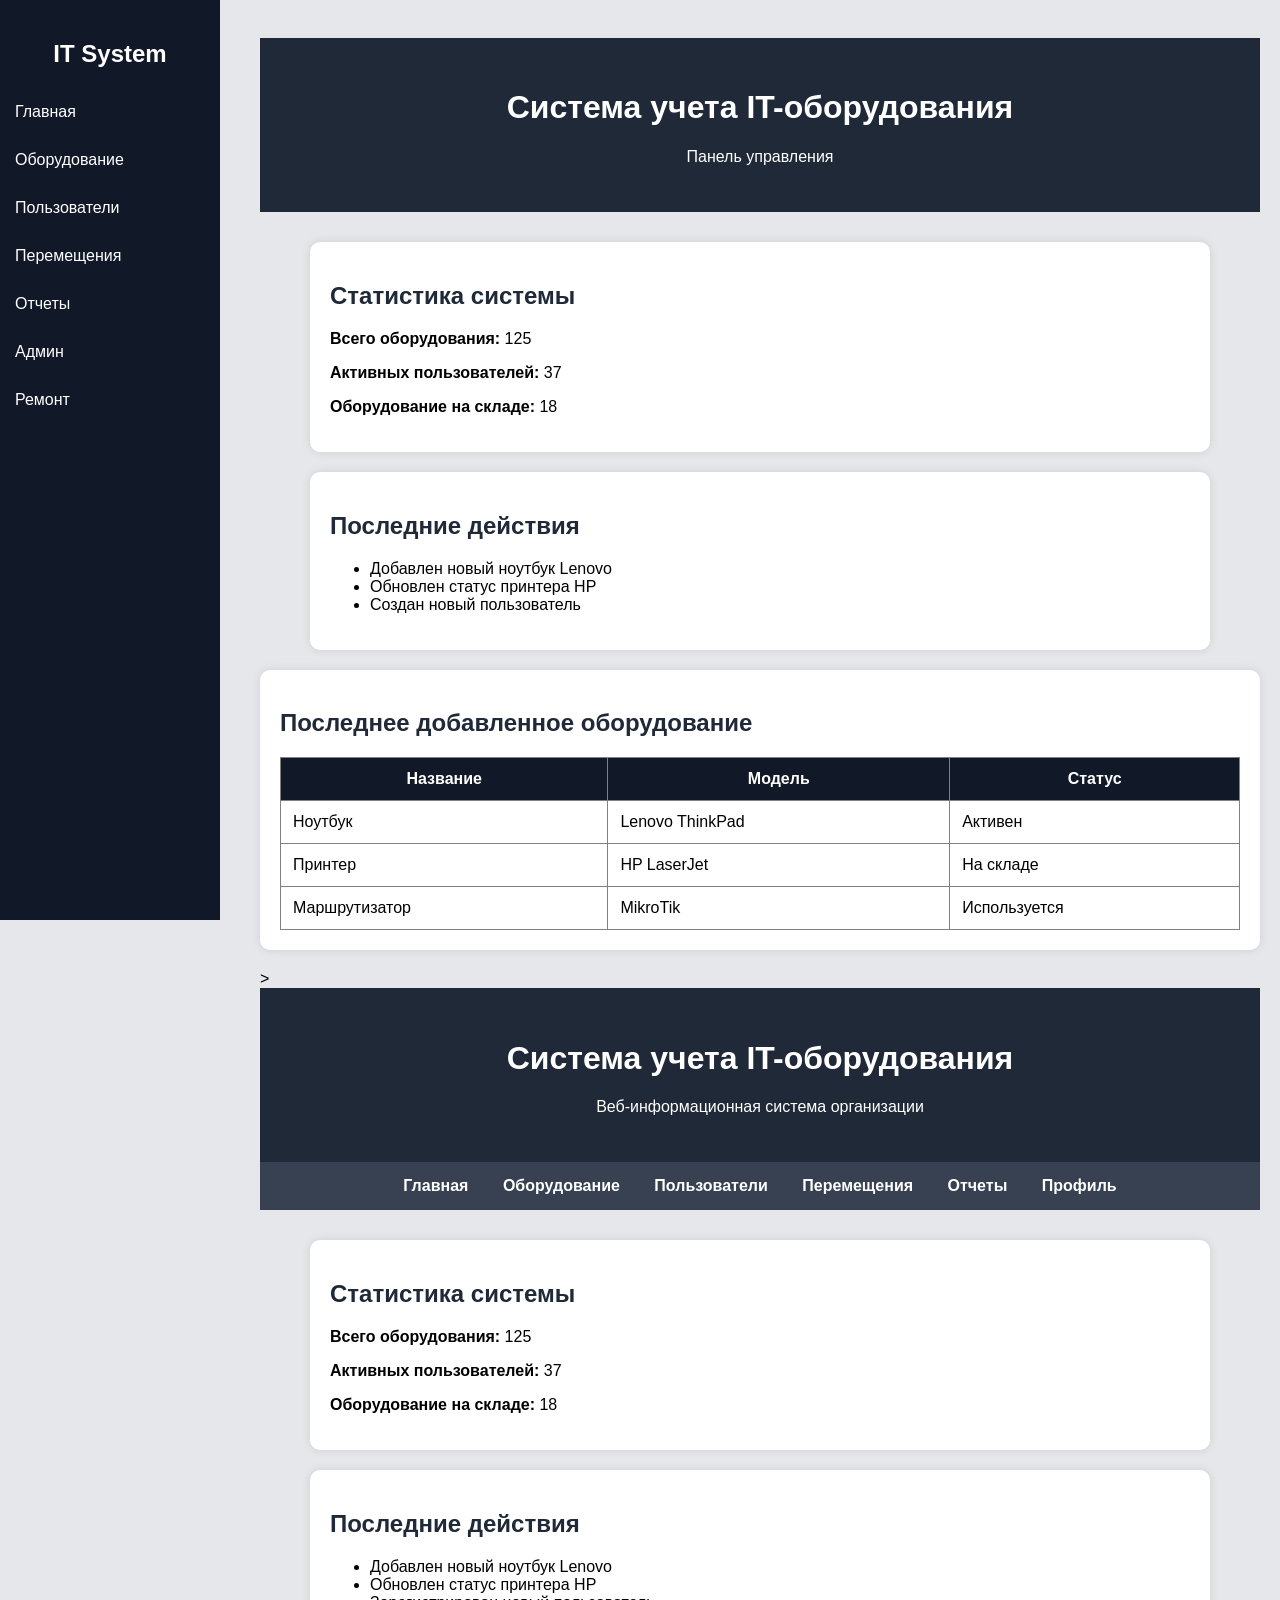
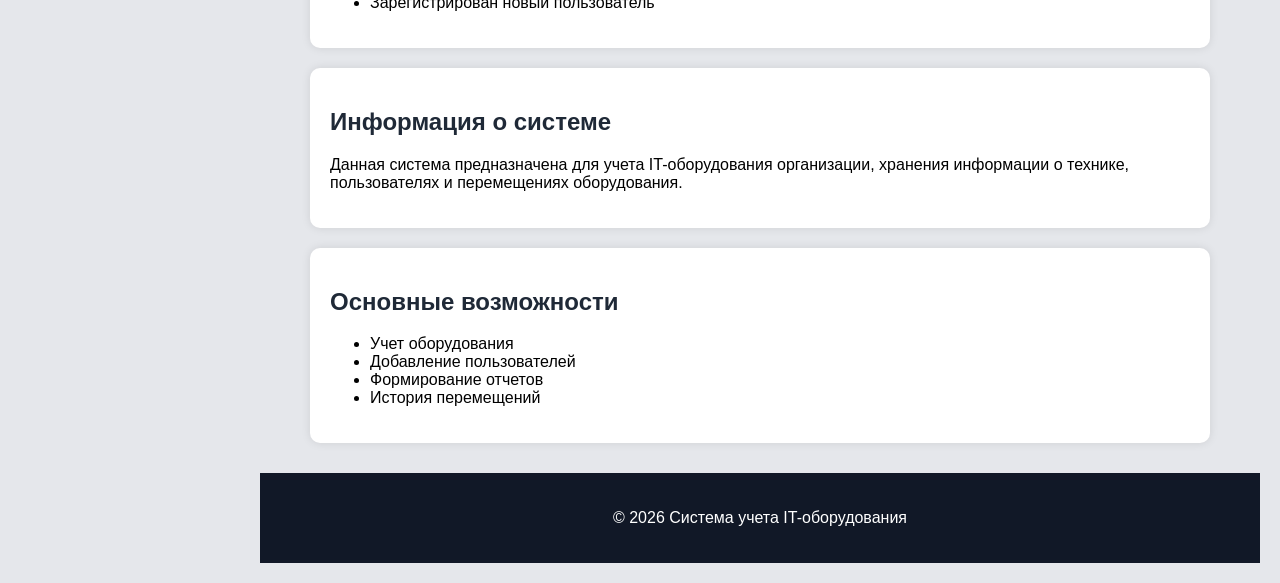
==== index.html @ c3630135 "Update index.html" ====
<!DOCTYPE html>
<html lang="ru">

<head>
    <meta charset="UTF-8">
    <meta name="viewport" content="width=device-width, initial-scale=1.0">

    <title>AssetCore - Главная</title>

    <link rel="stylesheet" href="style.css">
</head>

<<div class="sidebar">

    <h2>IT System</h2>

    <a href="index.html">Главная</a>
    <a href="equipment.html">Оборудование</a>
    <a href="users.html">Пользователи</a>
    <a href="movement.html">Перемещения</a>
    <a href="reports.html">Отчеты</a>
    <a href="admin.html">Админ</a>
    <a href="repair.html">Ремонт</a>
</div>

<div class="main">

<header>
    <h1>Система учета IT-оборудования</h1>
    <p>Панель управления</p>
</header>

<div class="container">

    <div class="card">
        <h2>Статистика системы</h2>

        <p><strong>Всего оборудования:</strong> 125</p>
        <p><strong>Активных пользователей:</strong> 37</p>
        <p><strong>Оборудование на складе:</strong> 18</p>
    </div>

    <div class="card">
        <h2>Последние действия</h2>

        <ul>
            <li>Добавлен новый ноутбук Lenovo</li>
            <li>Обновлен статус принтера HP</li>
            <li>Создан новый пользователь</li>
        </ul>
    </div>

</div>
<div class="card">

    <h2>Последнее добавленное оборудование</h2>

    <table width="100%" border="1" cellspacing="0" cellpadding="10">

        <tr>
            <th>Название</th>
            <th>Модель</th>
            <th>Статус</th>
        </tr>

        <tr>
            <td>Ноутбук</td>
            <td>Lenovo ThinkPad</td>
            <td>Активен</td>
        </tr>

        <tr>
            <td>Принтер</td>
            <td>HP LaserJet</td>
            <td>На складе</td>
        </tr>

        <tr>
            <td>Маршрутизатор</td>
            <td>MikroTik</td>
            <td>Используется</td>
        </tr>

    </table>

</div>

<script src="script.js"></script>>

<header>
    <h1>Система учета IT-оборудования</h1>
    <p>Веб-информационная система организации</p>
</header>

<nav>
    <a href="index.html">Главная</a>
    <a href="equipment.html">Оборудование</a>
    <a href="users.html">Пользователи</a>
    <a href="#">Перемещения</a>
    <a href="#">Отчеты</a>
    <a href="profile.html">Профиль</a>
</nav>

<div class="container">

    <div class="card">
        <h2>Статистика системы</h2>

        <p><strong>Всего оборудования:</strong> 125</p>
        <p><strong>Активных пользователей:</strong> 37</p>
        <p><strong>Оборудование на складе:</strong> 18</p>
    </div>

    <div class="card">
        <h2>Последние действия</h2>

        <ul>
            <li>Добавлен новый ноутбук Lenovo</li>
            <li>Обновлен статус принтера HP</li>
            <li>Зарегистрирован новый пользователь</li>
        </ul>
    </div>

    <div class="card">
        <h2>Информация о системе</h2>

        <p>
            Данная система предназначена для учета
            IT-оборудования организации,
            хранения информации о технике,
            пользователях и перемещениях оборудования.
        </p>
    </div>

    <div class="card">
        <h2>Основные возможности</h2>

        <ul>
            <li>Учет оборудования</li>
            <li>Добавление пользователей</li>
            <li>Формирование отчетов</li>
            <li>История перемещений</li>
        </ul>
    </div>

</div>
<footer>

    <p>
        © 2026 Система учета IT-оборудования
    </p>

</footer>
<script src="script.js"></script>

</body>
</html>
---- style.css ----
body{
    margin:0;
    font-family:Arial, sans-serif;
    background:#f4f4f4;
}

header{
    background:#1f2937;
    color:white;
    text-align:center;
    padding:30px;
}

nav{
    background:#374151;
    text-align:center;
    padding:15px;
}

nav a{
    color:white;
    text-decoration:none;
    margin:15px;
    font-weight:bold;
}

.container{
    width:90%;
    margin:auto;
    margin-top:30px;
}

.card{
    background:white;
    padding:20px;
    margin-bottom:20px;
    border-radius:10px;
    box-shadow:0 0 10px rgba(0,0,0,0.1);
}

h2{
    color:#1f2937;
}
.sidebar{
    width:220px;
    height:100vh;
    background:#111827;
    position:fixed;
    left:0;
    top:0;
    padding-top:20px;
}

.sidebar h2{
    color:white;
    text-align:center;
}

.sidebar a{
    display:block;
    color:white;
    padding:15px;
    text-decoration:none;
}

.sidebar a:hover{
    background:#374151;
}

.main{
    margin-left:240px;
    padding:20px;
}
footer{
    background:#111827;
    color:white;
    text-align:center;
    padding:20px;
    margin-top:30px;
}
.card:hover{
    transform:scale(1.01);
    transition:0.3s;
}
button:hover{
    background:#374151;
}
body{
    background:#e5e7eb;
}
table{
    background:white;
    border-collapse:collapse;
}

th{
    background:#111827;
    color:white;
}

td, th{
    padding:12px;
}
button{
    background:#111827;
    color:white;
    border:none;
    padding:10px 15px;
    border-radius:5px;
    cursor:pointer;
}

button:hover{
    background:#374151;
}
input{
    border:1px solid #ccc;
    border-radius:5px;
}
nav a:hover{
    color:#60a5fa;
}

.card{
    transition:0.3s;
}

.card:hover{
    transform:translateY(-5px);
}
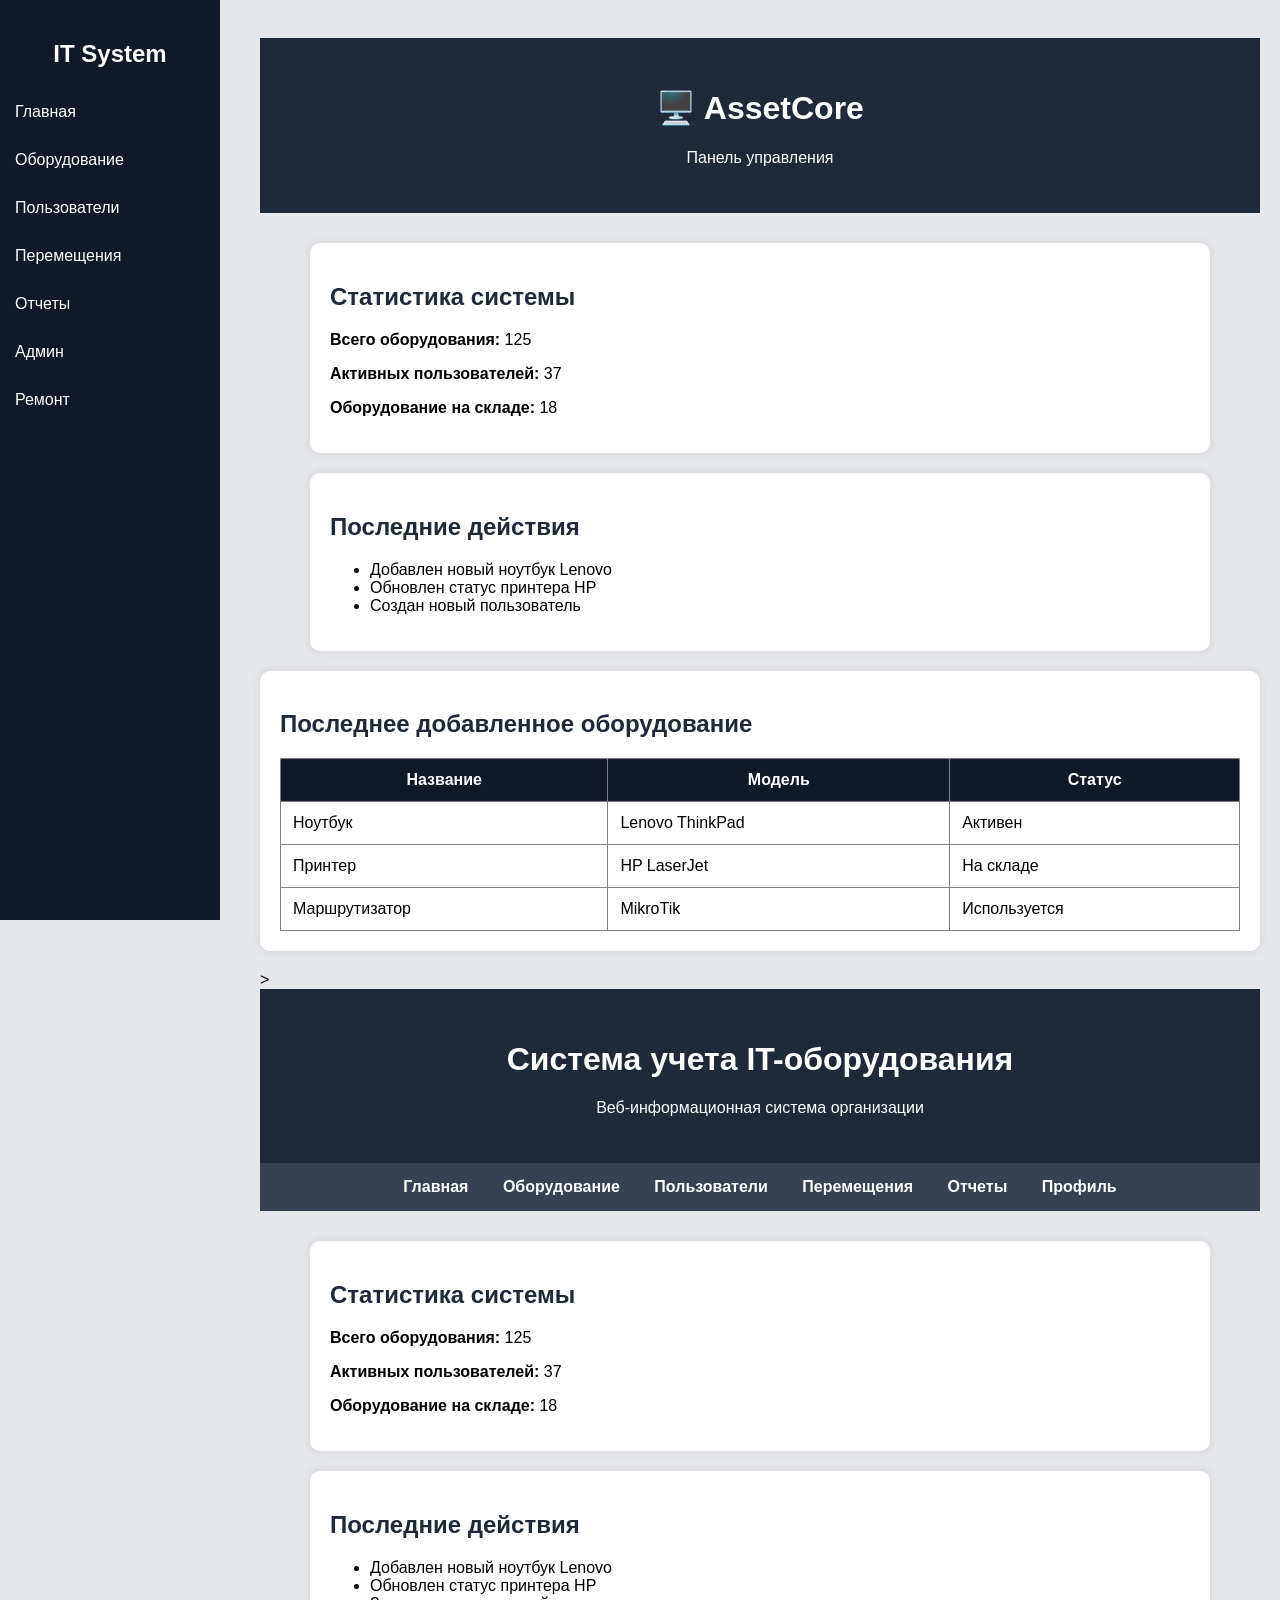
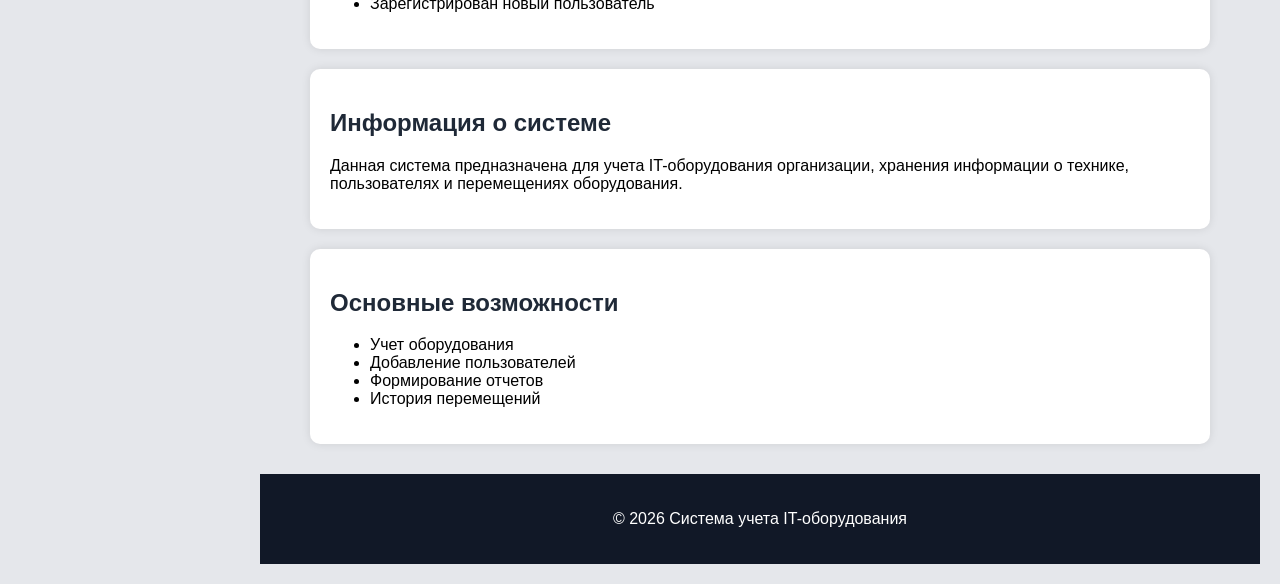
==== commit d4ec3c49: "Update index.html" ====
--- a/index.html
+++ b/index.html
@@ -26,7 +26,7 @@
 <div class="main">
 
 <header>
-    <h1>Система учета IT-оборудования</h1>
+    <h1>🖥️ AssetCore</h1>
     <p>Панель управления</p>
 </header>
 
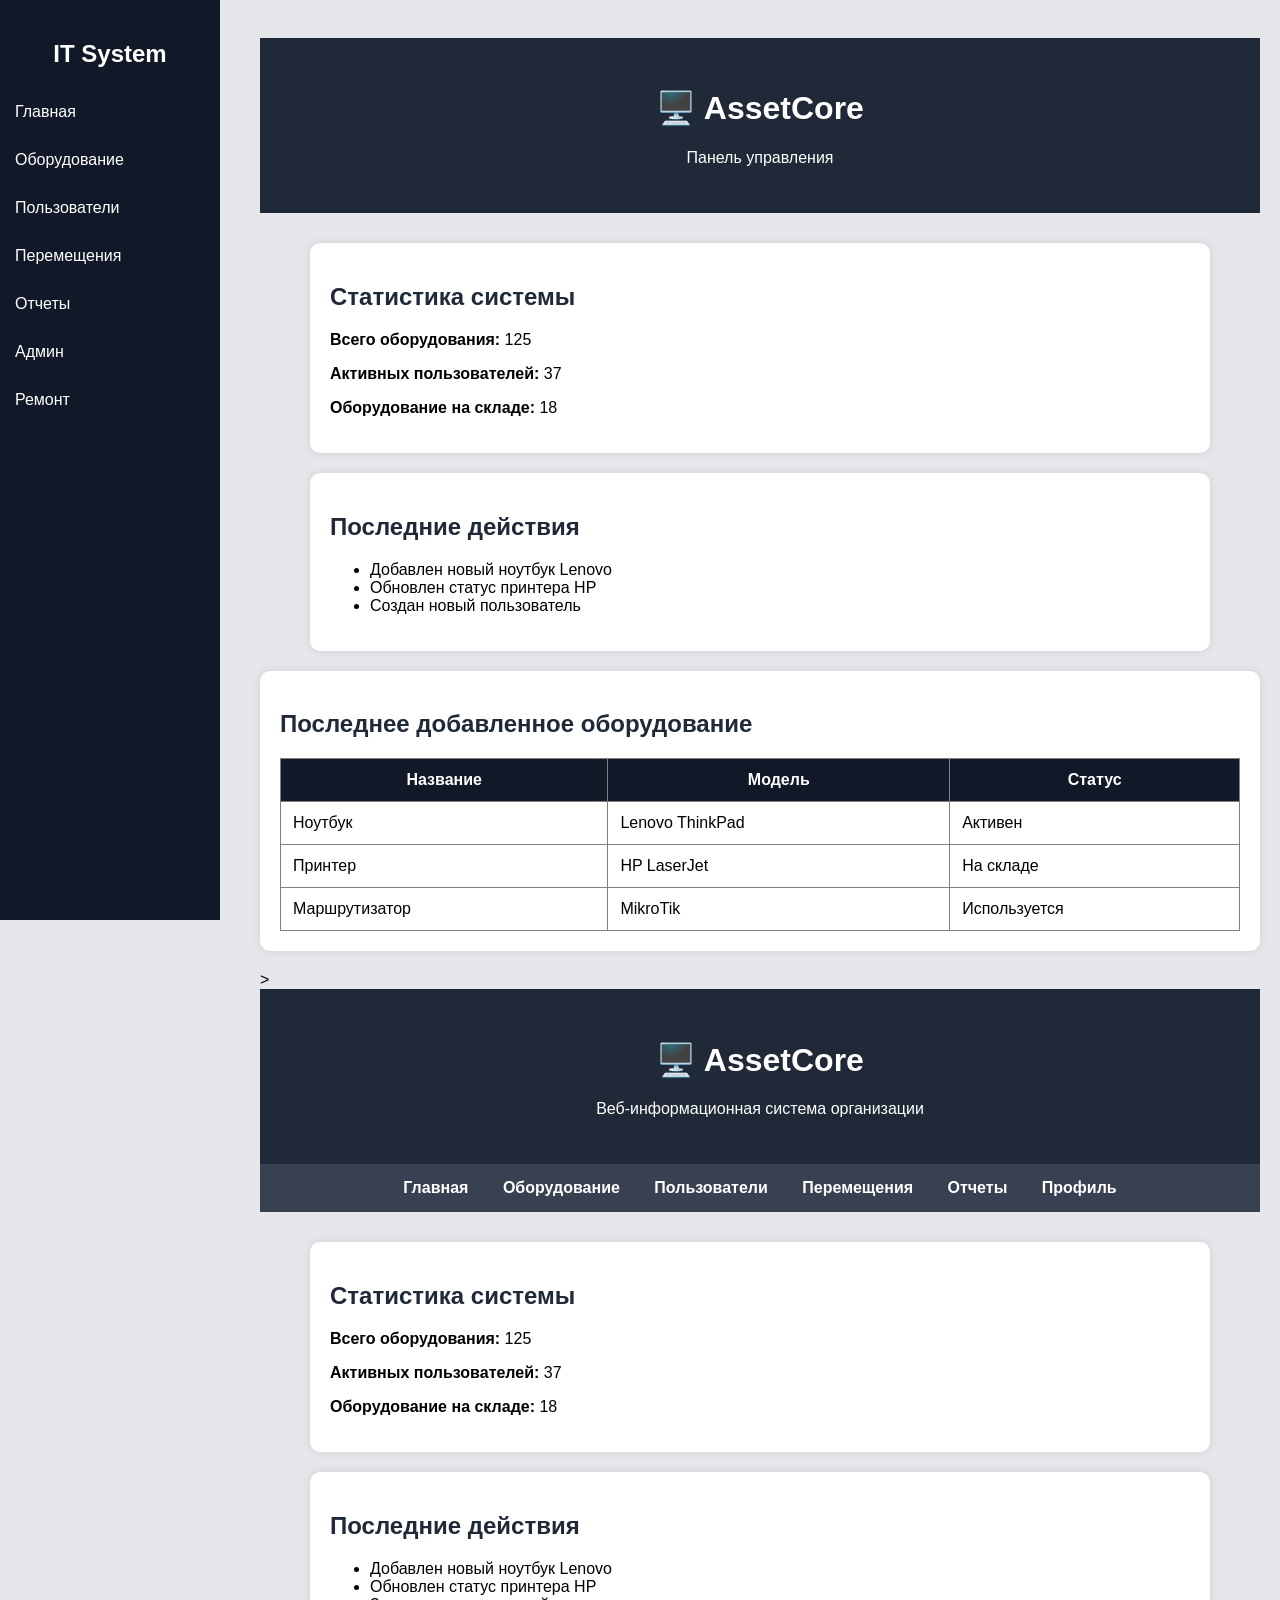
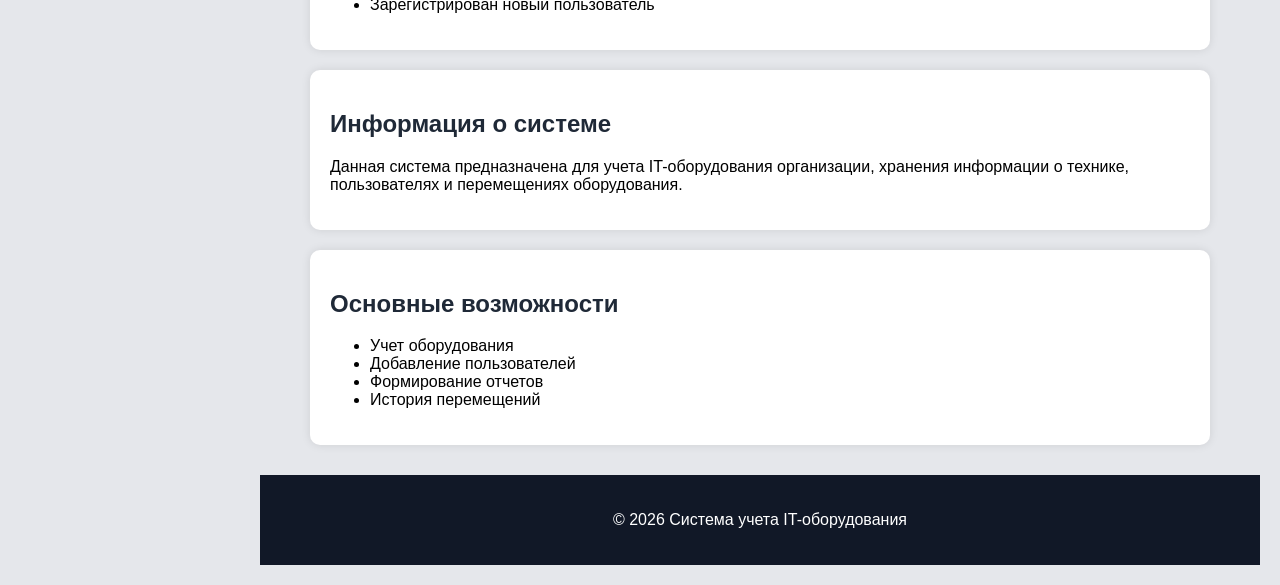
==== commit f8201729: "Update index.html" ====
--- a/index.html
+++ b/index.html
@@ -88,7 +88,7 @@
 <script src="script.js"></script>>
 
 <header>
-    <h1>Система учета IT-оборудования</h1>
+    <h1>🖥️ AssetCore</h1>
     <p>Веб-информационная система организации</p>
 </header>
 
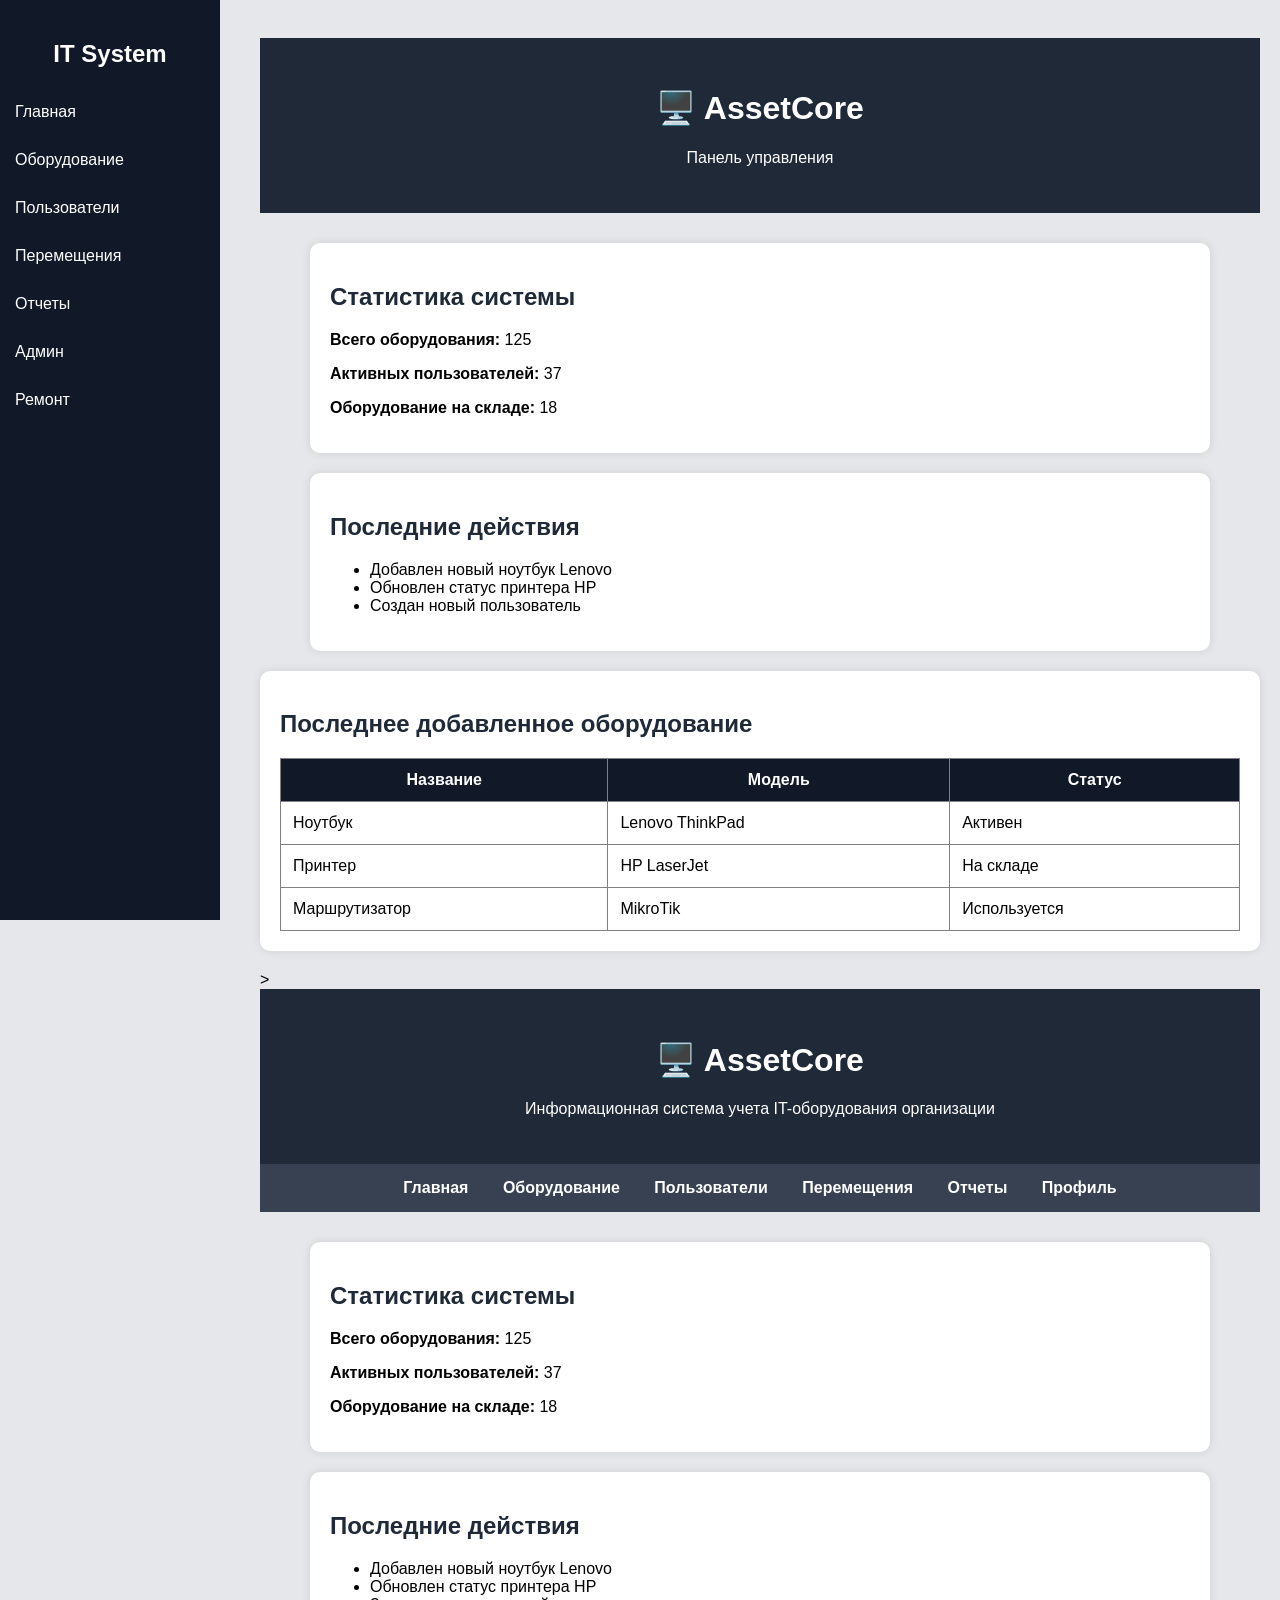
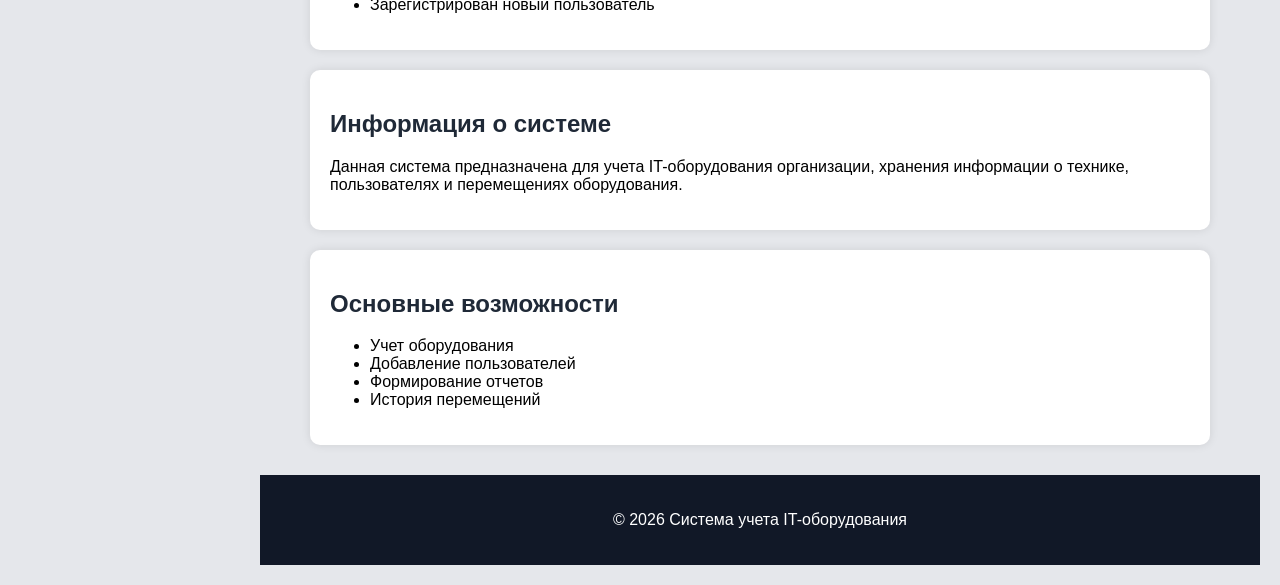
==== commit 0811ffb8: "Update index.html" ====
--- a/index.html
+++ b/index.html
@@ -89,7 +89,7 @@
 
 <header>
     <h1>🖥️ AssetCore</h1>
-    <p>Веб-информационная система организации</p>
+    <p>Информационная система учета IT-оборудования организации</p>
 </header>
 
 <nav>
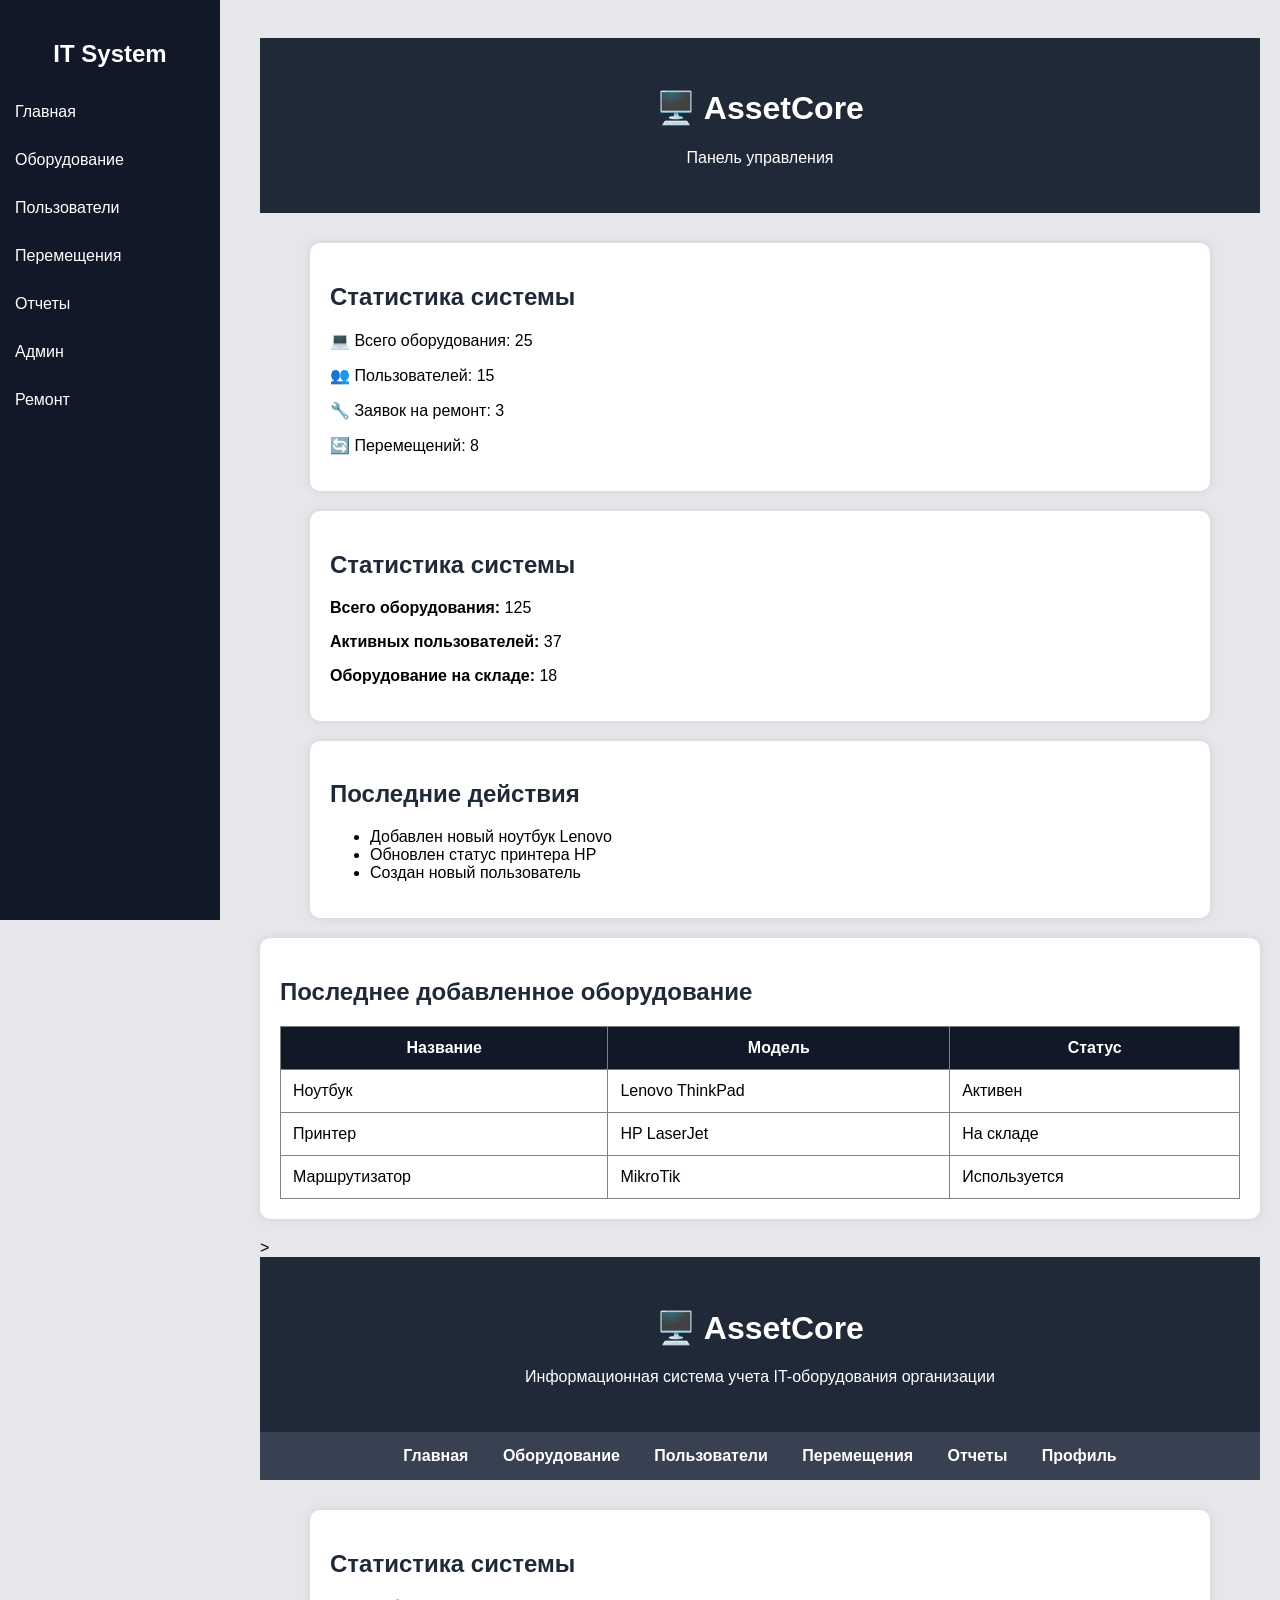
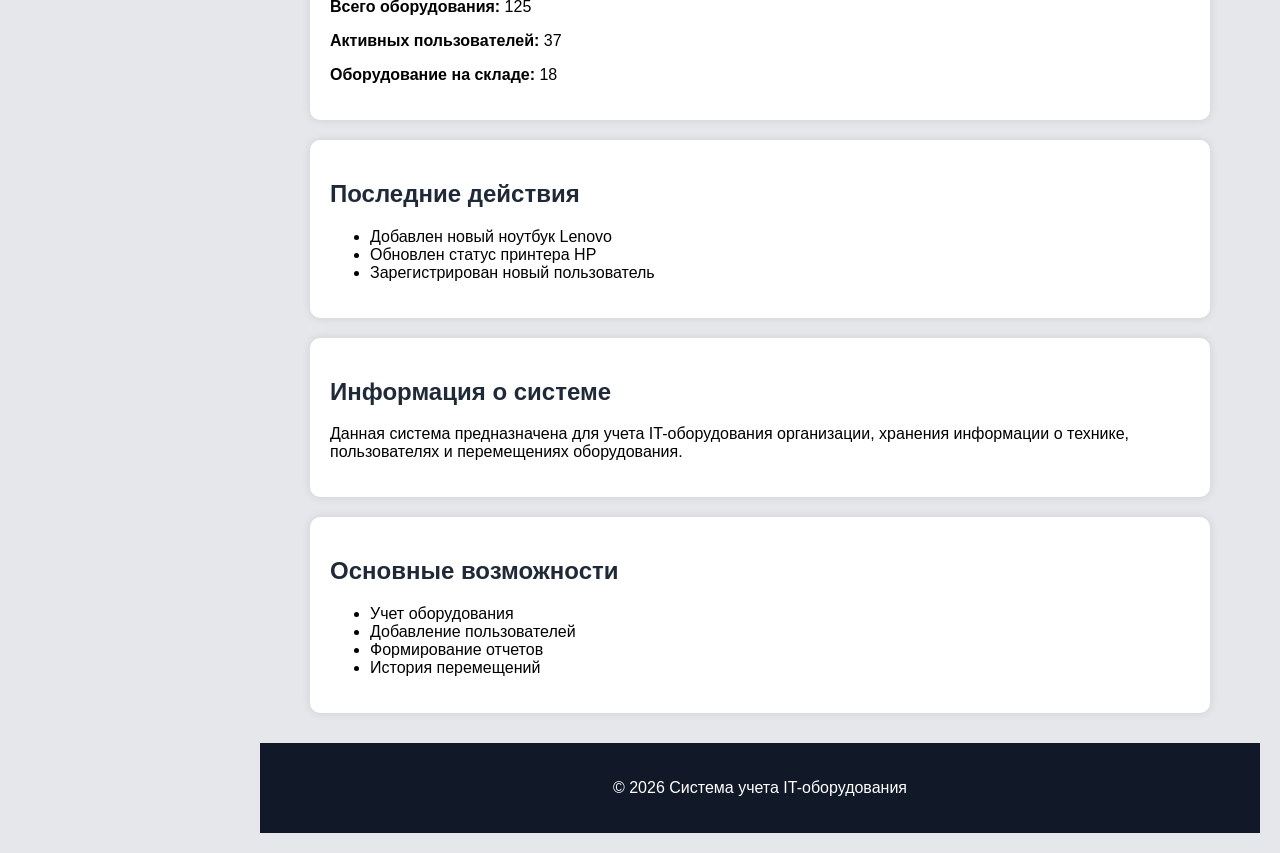
==== commit e663849e: "Update index.html" ====
--- a/index.html
+++ b/index.html
@@ -31,6 +31,17 @@
 </header>
 
 <div class="container">
+
+    <div class="card">
+
+    <h2>Статистика системы</h2>
+
+    <p>💻 Всего оборудования: 25</p>
+    <p>👥 Пользователей: 15</p>
+    <p>🔧 Заявок на ремонт: 3</p>
+    <p>🔄 Перемещений: 8</p>
+
+</div>
 
     <div class="card">
         <h2>Статистика системы</h2>
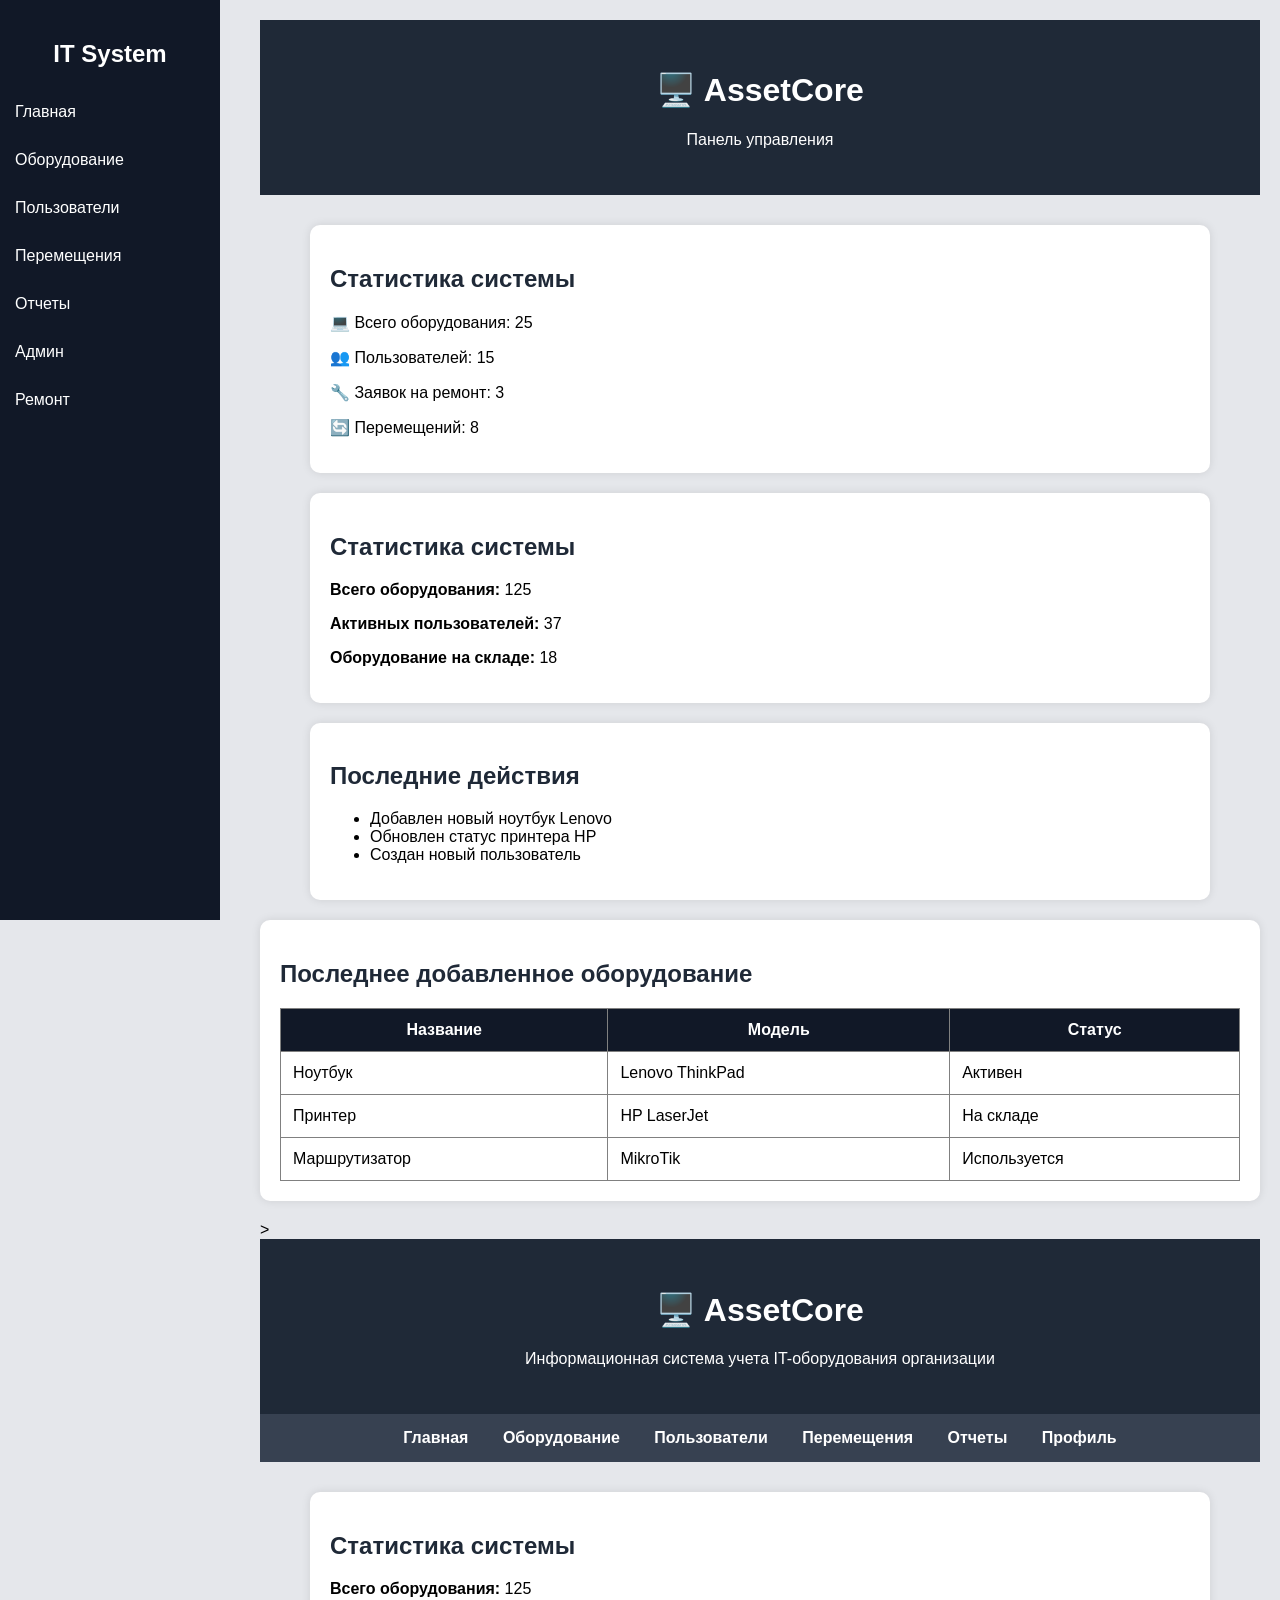
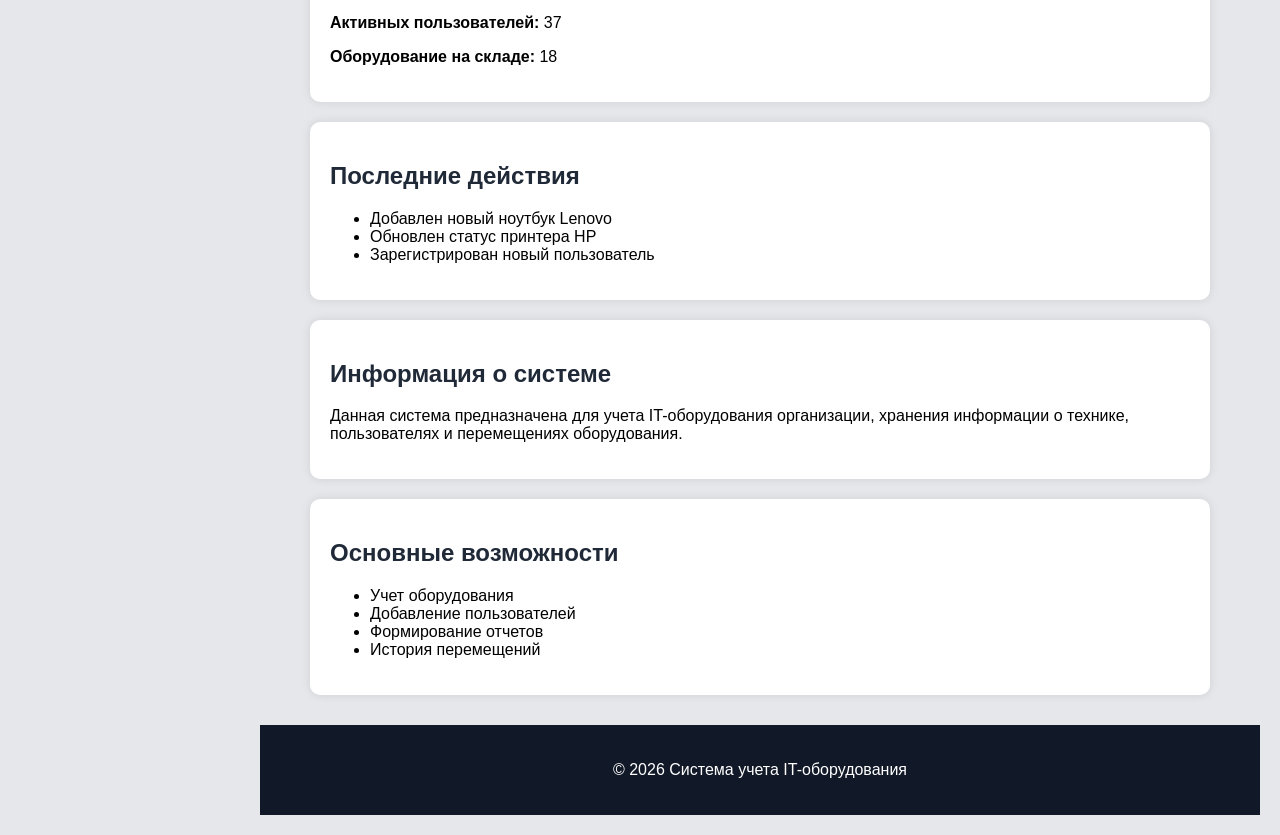
==== commit 75f44c3f: "Update index.html" ====
--- a/index.html
+++ b/index.html
@@ -10,7 +10,7 @@
     <link rel="stylesheet" href="style.css">
 </head>
 
-<<div class="sidebar">
+<div class="sidebar">
 
     <h2>IT System</h2>
 
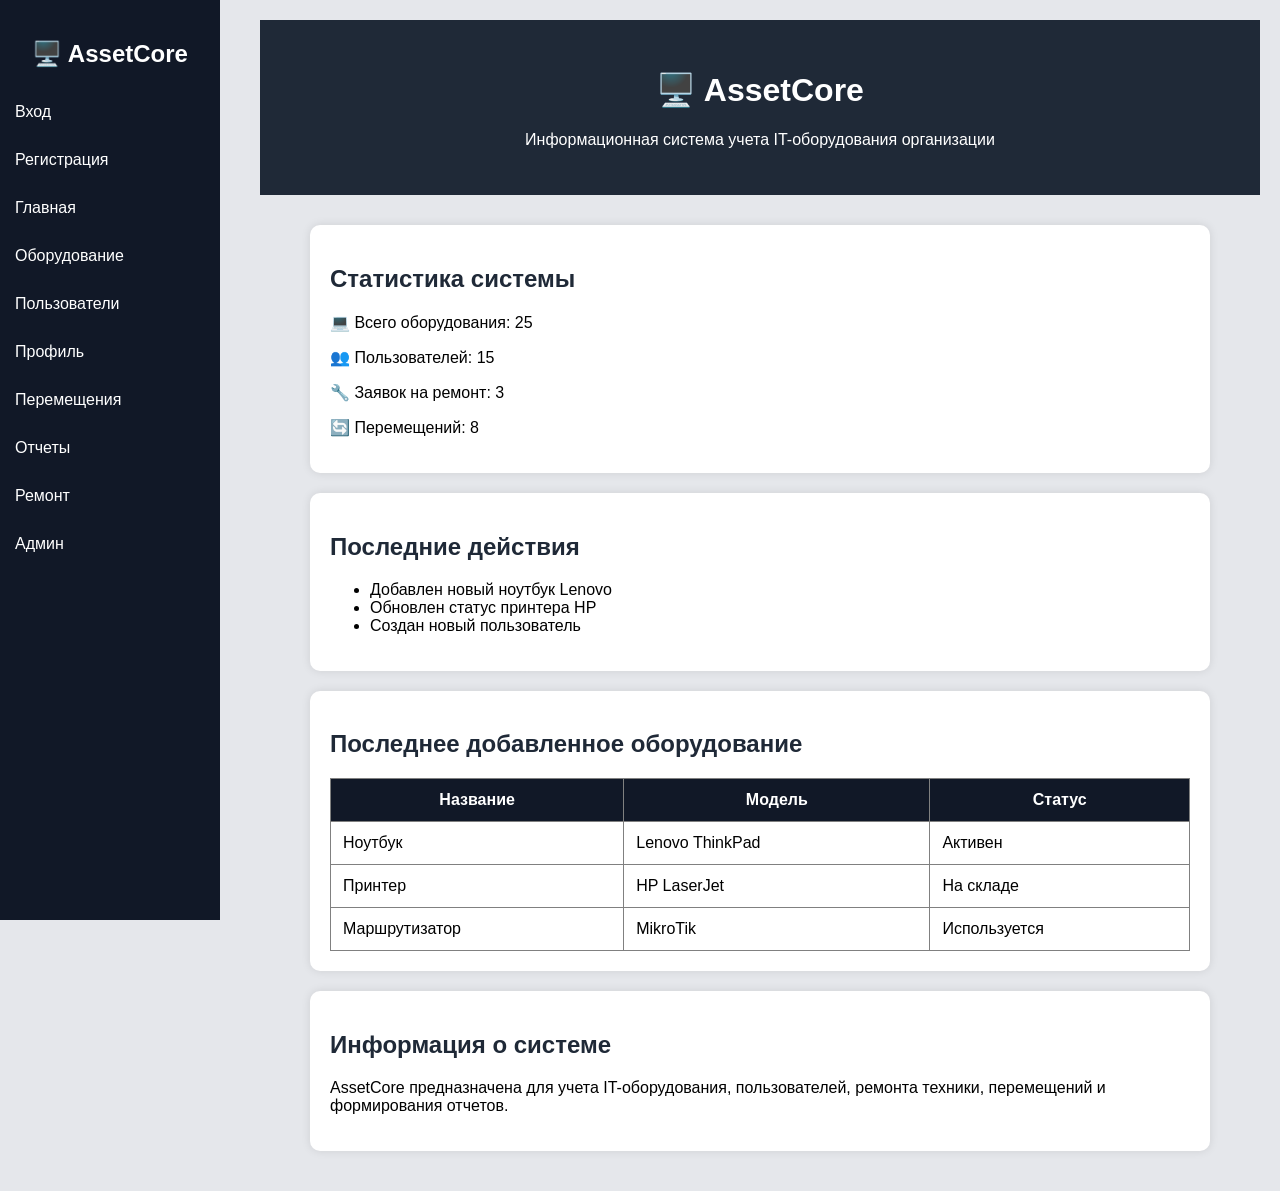
==== commit ac45f922: "Update index.html" ====
--- a/index.html
+++ b/index.html
@@ -4,51 +4,45 @@
 <head>
     <meta charset="UTF-8">
     <meta name="viewport" content="width=device-width, initial-scale=1.0">
-
     <title>AssetCore - Главная</title>
-
     <link rel="stylesheet" href="style.css">
 </head>
 
+<body>
+
 <div class="sidebar">
 
-    <h2>IT System</h2>
+    <h2>🖥️ AssetCore</h2>
 
+    <a href="login.html">Вход</a>
+    <a href="register.html">Регистрация</a>
     <a href="index.html">Главная</a>
     <a href="equipment.html">Оборудование</a>
     <a href="users.html">Пользователи</a>
+    <a href="profile.html">Профиль</a>
     <a href="movement.html">Перемещения</a>
     <a href="reports.html">Отчеты</a>
+    <a href="repair.html">Ремонт</a>
     <a href="admin.html">Админ</a>
-    <a href="repair.html">Ремонт</a>
+
 </div>
 
 <div class="main">
 
 <header>
     <h1>🖥️ AssetCore</h1>
-    <p>Панель управления</p>
+    <p>Информационная система учета IT-оборудования организации</p>
 </header>
 
 <div class="container">
 
     <div class="card">
-
-    <h2>Статистика системы</h2>
-
-    <p>💻 Всего оборудования: 25</p>
-    <p>👥 Пользователей: 15</p>
-    <p>🔧 Заявок на ремонт: 3</p>
-    <p>🔄 Перемещений: 8</p>
-
-</div>
-
-    <div class="card">
         <h2>Статистика системы</h2>
 
-        <p><strong>Всего оборудования:</strong> 125</p>
-        <p><strong>Активных пользователей:</strong> 37</p>
-        <p><strong>Оборудование на складе:</strong> 18</p>
+        <p>💻 Всего оборудования: 25</p>
+        <p>👥 Пользователей: 15</p>
+        <p>🔧 Заявок на ремонт: 3</p>
+        <p>🔄 Перемещений: 8</p>
     </div>
 
     <div class="card">
@@ -61,107 +55,52 @@
         </ul>
     </div>
 
-</div>
-<div class="card">
+    <div class="card">
+        <h2>Последнее добавленное оборудование</h2>
 
-    <h2>Последнее добавленное оборудование</h2>
+        <table width="100%" border="1" cellspacing="0" cellpadding="10">
 
-    <table width="100%" border="1" cellspacing="0" cellpadding="10">
+            <tr>
+                <th>Название</th>
+                <th>Модель</th>
+                <th>Статус</th>
+            </tr>
 
-        <tr>
-            <th>Название</th>
-            <th>Модель</th>
-            <th>Статус</th>
-        </tr>
+            <tr>
+                <td>Ноутбук</td>
+                <td>Lenovo ThinkPad</td>
+                <td>Активен</td>
+            </tr>
 
-        <tr>
-            <td>Ноутбук</td>
-            <td>Lenovo ThinkPad</td>
-            <td>Активен</td>
-        </tr>
+            <tr>
+                <td>Принтер</td>
+                <td>HP LaserJet</td>
+                <td>На складе</td>
+            </tr>
 
-        <tr>
-            <td>Принтер</td>
-            <td>HP LaserJet</td>
-            <td>На складе</td>
-        </tr>
+            <tr>
+                <td>Маршрутизатор</td>
+                <td>MikroTik</td>
+                <td>Используется</td>
+            </tr>
 
-        <tr>
-            <td>Маршрутизатор</td>
-            <td>MikroTik</td>
-            <td>Используется</td>
-        </tr>
+        </table>
 
-    </table>
-
-</div>
-
-<script src="script.js"></script>>
-
-<header>
-    <h1>🖥️ AssetCore</h1>
-    <p>Информационная система учета IT-оборудования организации</p>
-</header>
-
-<nav>
-    <a href="index.html">Главная</a>
-    <a href="equipment.html">Оборудование</a>
-    <a href="users.html">Пользователи</a>
-    <a href="#">Перемещения</a>
-    <a href="#">Отчеты</a>
-    <a href="profile.html">Профиль</a>
-</nav>
-
-<div class="container">
-
-    <div class="card">
-        <h2>Статистика системы</h2>
-
-        <p><strong>Всего оборудования:</strong> 125</p>
-        <p><strong>Активных пользователей:</strong> 37</p>
-        <p><strong>Оборудование на складе:</strong> 18</p>
-    </div>
-
-    <div class="card">
-        <h2>Последние действия</h2>
-
-        <ul>
-            <li>Добавлен новый ноутбук Lenovo</li>
-            <li>Обновлен статус принтера HP</li>
-            <li>Зарегистрирован новый пользователь</li>
-        </ul>
     </div>
 
     <div class="card">
         <h2>Информация о системе</h2>
 
         <p>
-            Данная система предназначена для учета
-            IT-оборудования организации,
-            хранения информации о технике,
-            пользователях и перемещениях оборудования.
+            AssetCore предназначена для учета IT-оборудования,
+            пользователей, ремонта техники, перемещений и формирования отчетов.
         </p>
     </div>
 
-    <div class="card">
-        <h2>Основные возможности</h2>
-
-        <ul>
-            <li>Учет оборудования</li>
-            <li>Добавление пользователей</li>
-            <li>Формирование отчетов</li>
-            <li>История перемещений</li>
-        </ul>
-    </div>
+</div>
 
 </div>
-<footer>
 
-    <p>
-        © 2026 Система учета IT-оборудования
-    </p>
-
-</footer>
 <script src="script.js"></script>
 
 </body>
